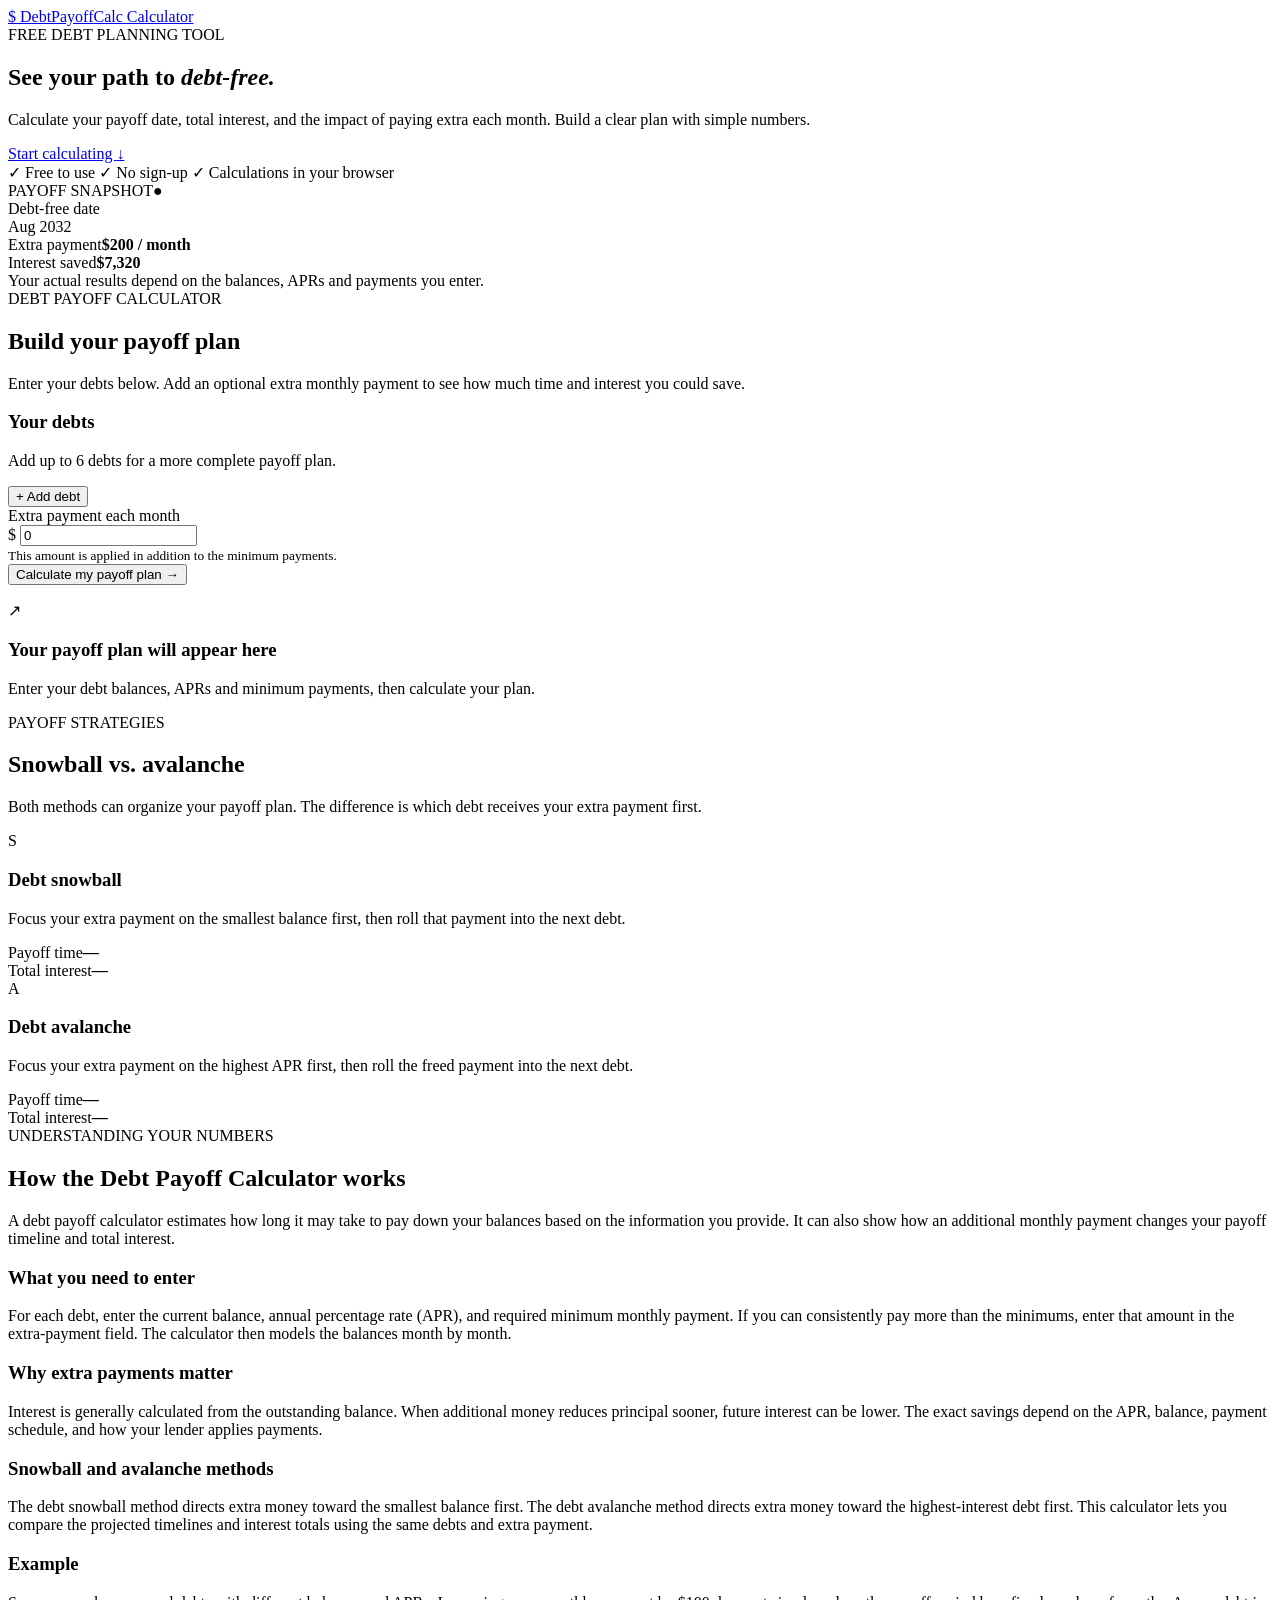
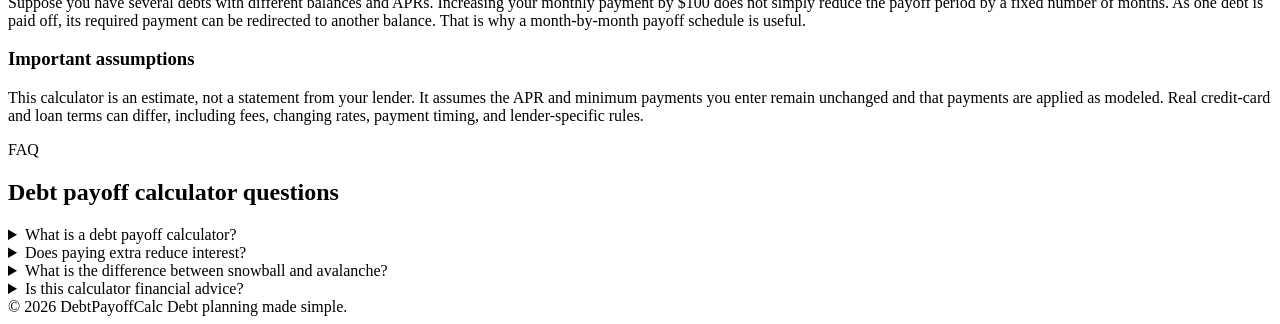
==== index.html @ 72cf6cfa "Build debt payoff calculator index.html" ====
<!doctype html>
<html lang="en">
<head>
  <meta charset="utf-8">
  <meta name="viewport" content="width=device-width, initial-scale=1">
  <title>Debt Payoff Calculator — See When You'll Be Debt-Free</title>
  <meta name="description" content="Use our free debt payoff calculator to estimate your debt-free date, total interest, and savings from extra payments. Compare debt snowball and avalanche strategies.">
  <meta name="robots" content="index,follow">
  <meta name="theme-color" content="#0d3b2e">
  <link rel="canonical" href="/">
  <link rel="preconnect" href="https://fonts.googleapis.com">
  <link rel="preconnect" href="https://fonts.gstatic.com" crossorigin>
  <link href="https://fonts.googleapis.com/css2?family=DM+Sans:wght@400;500;600;700&family=Playfair+Display:wght@600;700&display=swap" rel="stylesheet">
  <link rel="stylesheet" href="style.css">
</head>
<body>
  <header class="site-header">
    <div class="container header-inner">
      <a class="brand" href="/" aria-label="Debt Payoff Calculator home">
        <span class="brand-mark">$</span>
        <span>DebtPayoff<span class="brand-accent">Calc</span></span>
      </a>
      <a class="header-link" href="#calculator">Calculator</a>
    </div>
  </header>

  <main>
    <section class="hero">
      <div class="container hero-grid">
        <div class="hero-copy">
          <span class="eyebrow">FREE DEBT PLANNING TOOL</span>
          <h1>See your path to <em>debt-free.</em></h1>
          <p class="hero-text">Calculate your payoff date, total interest, and the impact of paying extra each month. Build a clear plan with simple numbers.</p>
          <a class="primary-btn" href="#calculator">Start calculating <span>↓</span></a>
          <div class="trust-row">
            <span>✓ Free to use</span>
            <span>✓ No sign-up</span>
            <span>✓ Calculations in your browser</span>
          </div>
        </div>
        <div class="hero-card" aria-label="Example debt payoff summary">
          <div class="hero-card-top"><span>PAYOFF SNAPSHOT</span><span class="status-dot">●</span></div>
          <div class="snapshot-date">Debt-free date</div>
          <div class="snapshot-value">Aug 2032</div>
          <div class="snapshot-line"><span>Extra payment</span><strong>$200 / month</strong></div>
          <div class="snapshot-line"><span>Interest saved</span><strong>$7,320</strong></div>
          <div class="mini-bars" aria-hidden="true"><i></i><i></i><i></i><i></i><i></i><i></i></div>
          <div class="snapshot-foot">Your actual results depend on the balances, APRs and payments you enter.</div>
        </div>
      </div>
    </section>

    <section id="calculator" class="calculator-section">
      <div class="container">
        <div class="section-heading">
          <span class="eyebrow">DEBT PAYOFF CALCULATOR</span>
          <h2>Build your payoff plan</h2>
          <p>Enter your debts below. Add an optional extra monthly payment to see how much time and interest you could save.</p>
        </div>

        <div class="calculator-shell">
          <div class="inputs-panel">
            <div class="panel-title-row">
              <div>
                <h3>Your debts</h3>
                <p>Add up to 6 debts for a more complete payoff plan.</p>
              </div>
              <button id="addDebt" class="secondary-btn" type="button">+ Add debt</button>
            </div>

            <div id="debtList" class="debt-list"></div>

            <div class="extra-payment">
              <label for="extraPayment">Extra payment each month</label>
              <div class="money-input">
                <span>$</span>
                <input id="extraPayment" type="number" min="0" step="25" value="0" inputmode="decimal" aria-describedby="extraHelp">
              </div>
              <small id="extraHelp">This amount is applied in addition to the minimum payments.</small>
            </div>

            <button id="calculate" class="calculate-btn" type="button">Calculate my payoff plan <span>→</span></button>
            <p id="formError" class="form-error" role="alert" aria-live="polite"></p>
          </div>

          <div class="results-panel" id="results" aria-live="polite">
            <div class="results-empty">
              <div class="empty-icon">↗</div>
              <h3>Your payoff plan will appear here</h3>
              <p>Enter your debt balances, APRs and minimum payments, then calculate your plan.</p>
            </div>
          </div>
        </div>

        <div id="comparison" class="comparison hidden">
          <div class="comparison-head">
            <div>
              <span class="eyebrow">PAYOFF STRATEGIES</span>
              <h2>Snowball vs. avalanche</h2>
              <p>Both methods can organize your payoff plan. The difference is which debt receives your extra payment first.</p>
            </div>
          </div>
          <div class="strategy-grid">
            <article class="strategy-card">
              <div class="strategy-icon snowball">S</div>
              <h3>Debt snowball</h3>
              <p>Focus your extra payment on the smallest balance first, then roll that payment into the next debt.</p>
              <div class="strategy-stat"><span>Payoff time</span><strong id="snowballMonths">—</strong></div>
              <div class="strategy-stat"><span>Total interest</span><strong id="snowballInterest">—</strong></div>
            </article>
            <article class="strategy-card featured">
              <div class="strategy-icon avalanche">A</div>
              <h3>Debt avalanche</h3>
              <p>Focus your extra payment on the highest APR first, then roll the freed payment into the next debt.</p>
              <div class="strategy-stat"><span>Payoff time</span><strong id="avalancheMonths">—</strong></div>
              <div class="strategy-stat"><span>Total interest</span><strong id="avalancheInterest">—</strong></div>
            </article>
          </div>
          <div class="comparison-note" id="comparisonNote"></div>
        </div>
      </div>
    </section>

    <section class="seo-section">
      <div class="container content-narrow">
        <span class="eyebrow">UNDERSTANDING YOUR NUMBERS</span>
        <h2>How the Debt Payoff Calculator works</h2>
        <p>A debt payoff calculator estimates how long it may take to pay down your balances based on the information you provide. It can also show how an additional monthly payment changes your payoff timeline and total interest.</p>

        <h3>What you need to enter</h3>
        <p>For each debt, enter the current balance, annual percentage rate (APR), and required minimum monthly payment. If you can consistently pay more than the minimums, enter that amount in the extra-payment field. The calculator then models the balances month by month.</p>

        <h3>Why extra payments matter</h3>
        <p>Interest is generally calculated from the outstanding balance. When additional money reduces principal sooner, future interest can be lower. The exact savings depend on the APR, balance, payment schedule, and how your lender applies payments.</p>

        <h3>Snowball and avalanche methods</h3>
        <p>The debt snowball method directs extra money toward the smallest balance first. The debt avalanche method directs extra money toward the highest-interest debt first. This calculator lets you compare the projected timelines and interest totals using the same debts and extra payment.</p>

        <h3>Example</h3>
        <p>Suppose you have several debts with different balances and APRs. Increasing your monthly payment by $100 does not simply reduce the payoff period by a fixed number of months. As one debt is paid off, its required payment can be redirected to another balance. That is why a month-by-month payoff schedule is useful.</p>

        <h3>Important assumptions</h3>
        <p>This calculator is an estimate, not a statement from your lender. It assumes the APR and minimum payments you enter remain unchanged and that payments are applied as modeled. Real credit-card and loan terms can differ, including fees, changing rates, payment timing, and lender-specific rules.</p>
      </div>
    </section>

    <section class="faq-section">
      <div class="container content-narrow">
        <span class="eyebrow">FAQ</span>
        <h2>Debt payoff calculator questions</h2>
        <details>
          <summary>What is a debt payoff calculator?</summary>
          <p>It is a planning tool that estimates the time and interest required to repay debt using a balance, APR, and payment amount. It can also model additional payments.</p>
        </details>
        <details>
          <summary>Does paying extra reduce interest?</summary>
          <p>Paying principal earlier can reduce the balance on which future interest is calculated. The amount saved depends on the debt terms and how the lender applies payments.</p>
        </details>
        <details>
          <summary>What is the difference between snowball and avalanche?</summary>
          <p>Snowball prioritizes the smallest balance. Avalanche prioritizes the highest APR. The calculator compares the projected results using your own numbers.</p>
        </details>
        <details>
          <summary>Is this calculator financial advice?</summary>
          <p>No. It is an educational planning tool. Your lender's terms and your personal financial circumstances should be considered before making financial decisions.</p>
        </details>
      </div>
    </section>
  </main>

  <footer class="site-footer">
    <div class="container footer-inner">
      <span>© 2026 DebtPayoffCalc</span>
      <span>Debt planning made simple.</span>
    </div>
  </footer>

  <script src="script.js"></script>
</body>
</html>
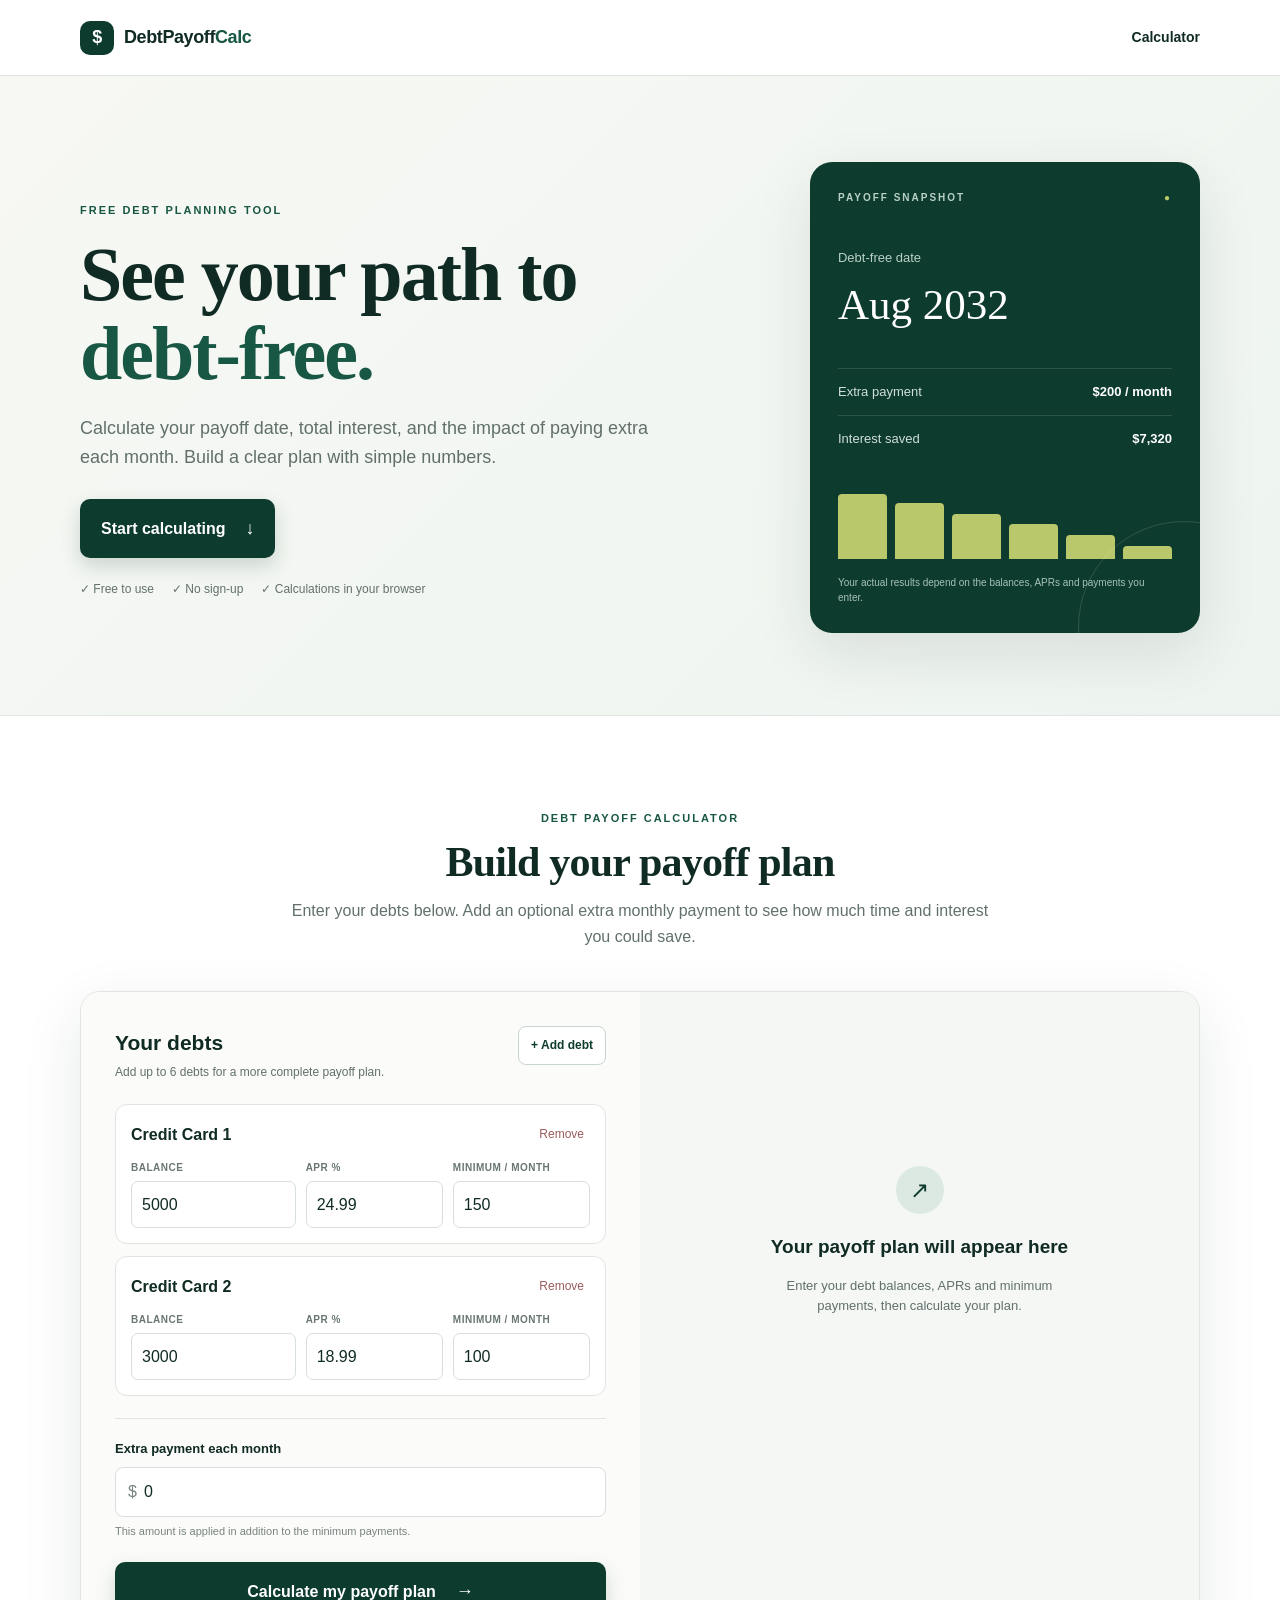
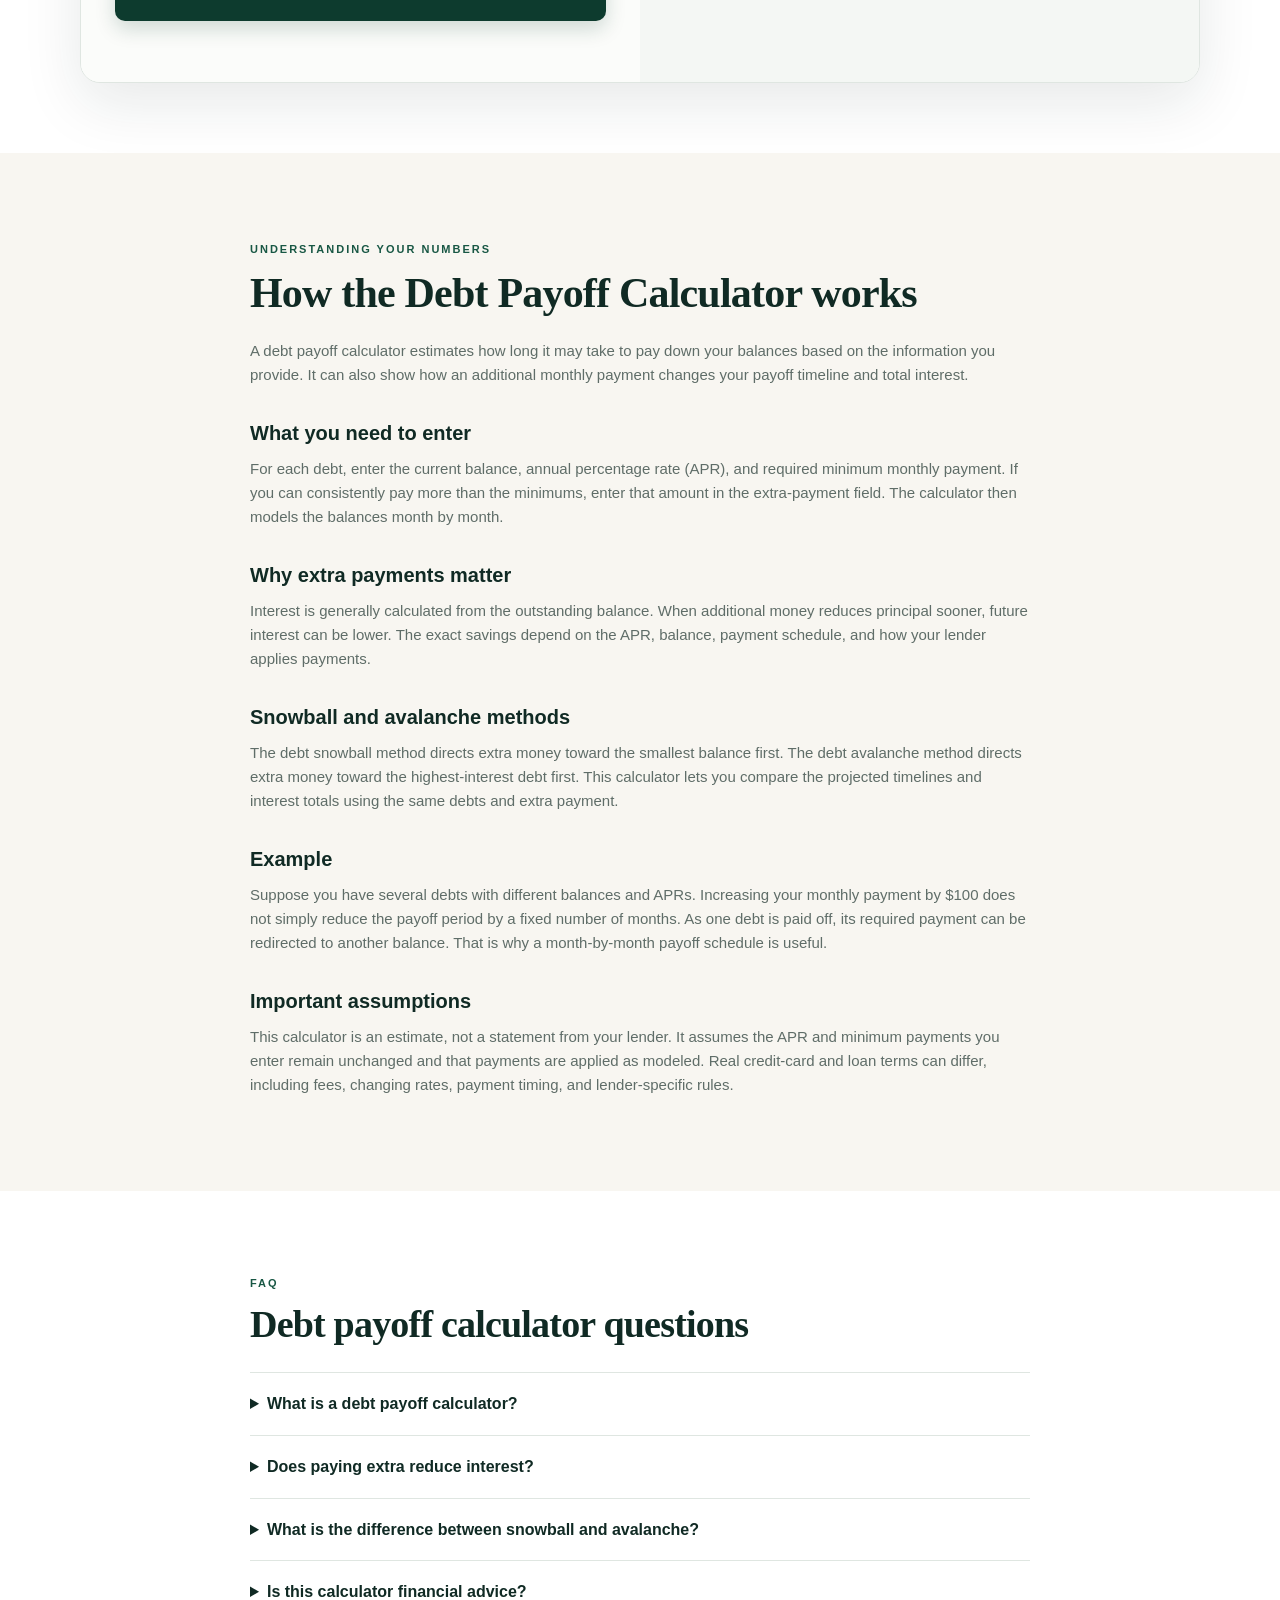
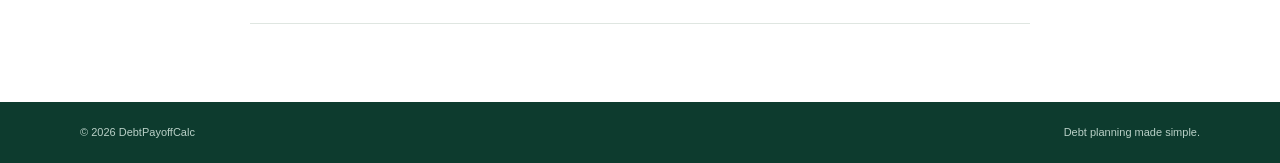
==== commit d37f6092: "Finalize technical SEO metadata" ====
--- a/index.html
+++ b/index.html
@@ -4,10 +4,32 @@
   <meta charset="utf-8">
   <meta name="viewport" content="width=device-width, initial-scale=1">
   <title>Debt Payoff Calculator — See When You'll Be Debt-Free</title>
-  <meta name="description" content="Use our free debt payoff calculator to estimate your debt-free date, total interest, and savings from extra payments. Compare debt snowball and avalanche strategies.">
+  <meta name="description" content="Free debt payoff calculator for estimating your debt-free date, total interest, and payoff timeline. Compare debt snowball and avalanche strategies with extra monthly payments.">
   <meta name="robots" content="index,follow">
   <meta name="theme-color" content="#0d3b2e">
-  <link rel="canonical" href="/">
+  <link rel="canonical" href="./">
+  <meta property="og:type" content="website">
+  <meta property="og:title" content="Debt Payoff Calculator — See When You'll Be Debt-Free">
+  <meta property="og:description" content="Estimate your debt-free date, total interest, and payoff timeline. Compare snowball and avalanche strategies.">
+  <meta property="og:site_name" content="DebtPayoffCalc">
+  <meta name="twitter:card" content="summary">
+  <meta name="twitter:title" content="Debt Payoff Calculator — See When You'll Be Debt-Free">
+  <meta name="twitter:description" content="Estimate your debt-free date, total interest, and payoff timeline with a free debt payoff calculator.">
+  <script type="application/ld+json">
+  {
+    "@context": "https://schema.org",
+    "@type": "WebApplication",
+    "name": "Debt Payoff Calculator",
+    "applicationCategory": "FinanceApplication",
+    "operatingSystem": "Web",
+    "description": "Free debt payoff calculator for estimating debt-free dates, total interest, and payoff timelines.",
+    "offers": {
+      "@type": "Offer",
+      "price": "0",
+      "priceCurrency": "USD"
+    }
+  }
+  </script>
   <link rel="preconnect" href="https://fonts.googleapis.com">
   <link rel="preconnect" href="https://fonts.gstatic.com" crossorigin>
   <link href="https://fonts.googleapis.com/css2?family=DM+Sans:wght@400;500;600;700&family=Playfair+Display:wght@600;700&display=swap" rel="stylesheet">
--- a/style.css
+++ b/style.css
@@ -0,0 +1,118 @@
+:root{
+  --ink:#102a24;
+  --muted:#61706b;
+  --green:#0d3b2e;
+  --green-2:#185744;
+  --mint:#eaf2ed;
+  --cream:#f8f6f1;
+  --gold:#caa65a;
+  --line:#dfe6e1;
+  --white:#fff;
+  --shadow:0 20px 60px rgba(16,42,36,.10);
+}
+*{box-sizing:border-box}
+html{scroll-behavior:smooth}
+body{margin:0;color:var(--ink);background:#fff;font-family:"DM Sans",Arial,sans-serif;line-height:1.6}
+button,input{font:inherit}
+button{cursor:pointer}
+.container{width:min(1120px,calc(100% - 40px));margin:auto}
+.site-header{height:76px;border-bottom:1px solid var(--line);background:rgba(255,255,255,.96);position:sticky;top:0;z-index:20}
+.header-inner{height:100%;display:flex;align-items:center;justify-content:space-between}
+.brand{display:flex;align-items:center;gap:10px;color:var(--ink);text-decoration:none;font-weight:700;letter-spacing:-.4px;font-size:18px}
+.brand-mark{display:grid;place-items:center;width:34px;height:34px;border-radius:10px;background:var(--green);color:#fff;font-weight:700}
+.brand-accent{color:var(--green-2)}
+.header-link{color:var(--ink);text-decoration:none;font-size:14px;font-weight:600}
+.hero{background:linear-gradient(135deg,#f7f8f4 0%,#edf4ef 100%);padding:86px 0 82px;border-bottom:1px solid var(--line)}
+.hero-grid{display:grid;grid-template-columns:1.05fr .75fr;gap:80px;align-items:center}
+.eyebrow{display:inline-block;color:var(--green-2);font-size:11px;font-weight:700;letter-spacing:2px}
+.hero h1{font-family:"Playfair Display",Georgia,serif;font-size:clamp(48px,6vw,76px);line-height:1.03;letter-spacing:-2px;margin:14px 0 22px;max-width:700px}
+.hero h1 em{color:var(--green-2);font-style:normal}
+.hero-text{font-size:18px;color:var(--muted);max-width:650px;margin:0 0 28px}
+.primary-btn,.calculate-btn{display:inline-flex;align-items:center;justify-content:center;gap:20px;border:0;background:var(--green);color:#fff;text-decoration:none;border-radius:10px;padding:15px 21px;font-weight:700;box-shadow:0 8px 20px rgba(13,59,46,.18)}
+.primary-btn:hover,.calculate-btn:hover{background:#092e24}
+.primary-btn span,.calculate-btn span{font-size:18px}
+.trust-row{display:flex;gap:18px;flex-wrap:wrap;color:#62716c;font-size:12px;margin-top:22px}
+.hero-card{background:var(--green);color:#fff;border-radius:22px;padding:28px;box-shadow:var(--shadow);max-width:390px;justify-self:end;width:100%;position:relative;overflow:hidden}
+.hero-card:after{content:"";position:absolute;width:210px;height:210px;border-radius:50%;right:-90px;bottom:-100px;border:1px solid rgba(255,255,255,.14)}
+.hero-card-top{display:flex;justify-content:space-between;font-size:10px;letter-spacing:2px;color:#b9d0c7;font-weight:700}
+.status-dot{color:#b9c86b}
+.snapshot-date{margin-top:42px;color:#b9d0c7;font-size:13px}
+.snapshot-value{font-family:"Playfair Display",Georgia,serif;font-size:43px;margin:2px 0 28px}
+.snapshot-line{display:flex;justify-content:space-between;padding:13px 0;border-top:1px solid rgba(255,255,255,.13);font-size:13px;color:#d1ded9}
+.snapshot-line strong{color:#fff}
+.mini-bars{height:72px;display:flex;align-items:end;gap:8px;margin-top:24px}
+.mini-bars i{display:block;width:18%;background:#b9c86b;border-radius:4px 4px 0 0}
+.mini-bars i:nth-child(1){height:90%}.mini-bars i:nth-child(2){height:78%}.mini-bars i:nth-child(3){height:63%}.mini-bars i:nth-child(4){height:49%}.mini-bars i:nth-child(5){height:34%}.mini-bars i:nth-child(6){height:19%}
+.snapshot-foot{font-size:10px;line-height:1.5;color:#a9c2b9;margin-top:16px}
+.calculator-section{padding:88px 0 70px}
+.section-heading{text-align:center;max-width:720px;margin:0 auto 42px}
+.section-heading h2,.content-narrow h2,.comparison h2{font-family:"Playfair Display",Georgia,serif;font-size:42px;line-height:1.15;margin:8px 0 12px;letter-spacing:-.8px}
+.section-heading p,.comparison-head p{color:var(--muted);margin:0}
+.calculator-shell{display:grid;grid-template-columns:1fr 1fr;background:#fff;border:1px solid var(--line);border-radius:20px;box-shadow:var(--shadow);overflow:hidden}
+.inputs-panel{padding:34px;background:#fbfcfa}
+.results-panel{padding:34px;background:#f4f7f4;min-height:560px}
+.panel-title-row{display:flex;justify-content:space-between;gap:18px;align-items:flex-start;margin-bottom:22px}
+.panel-title-row h3,.results-panel h3{margin:0;font-size:21px}
+.panel-title-row p{color:var(--muted);font-size:12px;margin:3px 0 0}
+.secondary-btn{border:1px solid #c9d6d0;background:#fff;color:var(--green);border-radius:8px;padding:9px 12px;font-weight:700;font-size:12px;white-space:nowrap}
+.debt-list{display:grid;gap:12px}
+.debt-card{background:#fff;border:1px solid var(--line);border-radius:12px;padding:15px}
+.debt-card-head{display:flex;align-items:center;justify-content:space-between;margin-bottom:10px}
+.debt-name{border:0;outline:0;font-weight:700;color:var(--ink);width:70%;padding:2px 0;background:transparent}
+.remove-debt{border:0;background:none;color:#9b5b5b;font-size:12px}
+.field-grid{display:grid;grid-template-columns:1.2fr 1fr 1fr;gap:10px}
+.field label{display:block;font-size:10px;font-weight:700;color:#697671;margin-bottom:5px;text-transform:uppercase;letter-spacing:.5px}
+.field input{width:100%;border:1px solid #d7e0dc;background:#fff;border-radius:7px;padding:10px;color:var(--ink);outline:none}
+.field input:focus,.money-input:focus-within{border-color:var(--green-2);box-shadow:0 0 0 3px rgba(24,87,68,.08)}
+.extra-payment{border-top:1px solid var(--line);margin-top:22px;padding-top:20px}
+.extra-payment label{display:block;font-size:13px;font-weight:700;margin-bottom:7px}
+.money-input{display:flex;align-items:center;border:1px solid #d7e0dc;background:#fff;border-radius:8px;padding:0 12px}
+.money-input span{color:#75827d}
+.money-input input{border:0;outline:0;width:100%;padding:11px 7px;background:transparent;color:var(--ink)}
+.extra-payment small{display:block;color:#78837f;font-size:11px;margin-top:6px}
+.calculate-btn{width:100%;margin-top:22px}
+.form-error{color:#a04747;font-size:12px;min-height:18px;margin:9px 0 0}
+.results-empty{text-align:center;max-width:300px;margin:140px auto 0;color:var(--muted)}
+.empty-icon{width:48px;height:48px;border-radius:50%;display:grid;place-items:center;margin:0 auto 18px;background:#dce9e2;color:var(--green);font-size:23px}
+.results-empty h3{color:var(--ink);font-size:19px}
+.results-empty p{font-size:13px}
+.result-hero{background:var(--green);color:#fff;border-radius:14px;padding:22px;margin-bottom:14px}
+.result-hero .label{color:#b9d0c7;text-transform:uppercase;letter-spacing:1.5px;font-size:10px;font-weight:700}
+.result-date{font-family:"Playfair Display",Georgia,serif;font-size:34px;margin:3px 0 16px}
+.result-grid{display:grid;grid-template-columns:1fr 1fr;gap:10px}
+.result-stat{background:#fff;border:1px solid var(--line);border-radius:10px;padding:15px}
+.result-stat span{display:block;color:#73807b;font-size:10px;text-transform:uppercase;letter-spacing:.5px;font-weight:700}
+.result-stat strong{display:block;font-size:20px;margin-top:4px}
+.result-subtitle{font-size:12px;color:#6b7773;margin:16px 0 8px;font-weight:700}
+.chart{height:130px;background:#fff;border:1px solid var(--line);border-radius:10px;padding:12px;display:flex;align-items:end;gap:4px;overflow:hidden}
+.chart-bar{flex:1;background:#8eaf9e;min-width:3px;border-radius:3px 3px 0 0}
+.schedule-wrap{margin-top:14px;background:#fff;border:1px solid var(--line);border-radius:10px;overflow:auto;max-height:220px}
+.schedule{width:100%;border-collapse:collapse;font-size:10px}
+.schedule th,.schedule td{padding:8px 9px;text-align:right;border-bottom:1px solid #edf0ee;white-space:nowrap}
+.schedule th{position:sticky;top:0;background:#f7f9f7;color:#66736e;font-size:9px;text-transform:uppercase}
+.schedule th:first-child,.schedule td:first-child{text-align:left}
+.comparison{padding:22px 0 20px}
+.hidden{display:none}
+.strategy-grid{display:grid;grid-template-columns:1fr 1fr;gap:18px;margin-top:22px}
+.strategy-card{border:1px solid var(--line);border-radius:14px;padding:24px;background:#fff}
+.strategy-card.featured{border-color:#a9c3b5;background:#f4f8f5}
+.strategy-icon{width:38px;height:38px;border-radius:50%;display:grid;place-items:center;font-weight:800;margin-bottom:12px}
+.snowball{background:#edf0f7;color:#385a88}.avalanche{background:#e5f0e9;color:var(--green)}
+.strategy-card h3{margin:0 0 5px}.strategy-card p{font-size:12px;color:var(--muted);margin:0 0 18px}
+.strategy-stat{display:flex;justify-content:space-between;border-top:1px solid var(--line);padding-top:10px;margin-top:10px;font-size:12px}.strategy-stat strong{font-size:14px}
+.comparison-note{margin-top:14px;background:#f7f3e8;border:1px solid #e8ddbd;border-radius:10px;padding:12px 15px;color:#5e553d;font-size:12px}
+.seo-section{background:var(--cream);padding:82px 0}
+.content-narrow{max-width:780px}
+.content-narrow h2{margin-bottom:22px}
+.content-narrow h3{font-size:20px;margin:30px 0 8px}
+.content-narrow p{color:#5f6d68;font-size:15px;margin:0 0 12px}
+.faq-section{padding:78px 0}
+.faq-section h2{font-family:"Playfair Display",Georgia,serif;font-size:38px;margin:8px 0 26px}
+details{border-top:1px solid var(--line);padding:18px 0}
+details:last-child{border-bottom:1px solid var(--line)}
+summary{cursor:pointer;font-weight:700}
+details p{color:var(--muted);font-size:14px;margin:10px 0 0;max-width:700px}
+.site-footer{background:var(--green);color:#b9d0c7;padding:22px 0;font-size:11px}
+.footer-inner{display:flex;justify-content:space-between;gap:20px}
+@media(max-width:900px){.hero-grid{grid-template-columns:1fr;gap:45px}.hero-card{justify-self:start}.calculator-shell{grid-template-columns:1fr}.results-panel{min-height:400px}.results-empty{margin:80px auto 0}}
+@media(max-width:620px){.container{width:min(100% - 24px,1120px)}.site-header{height:66px}.header-link{display:none}.hero{padding:60px 0}.hero h1{font-size:48px;letter-spacing:-1.5px}.hero-text{font-size:16px}.trust-row{gap:9px;flex-direction:column}.calculator-section,.seo-section,.faq-section{padding:58px 0}.section-heading h2,.content-narrow h2,.comparison h2,.faq-section h2{font-size:34px}.inputs-panel,.results-panel{padding:20px}.panel-title-row{align-items:center}.field-grid{grid-template-columns:1fr}.strategy-grid{grid-template-columns:1fr}.result-date{font-size:28px}.footer-inner{flex-direction:column}.brand{font-size:16px}}
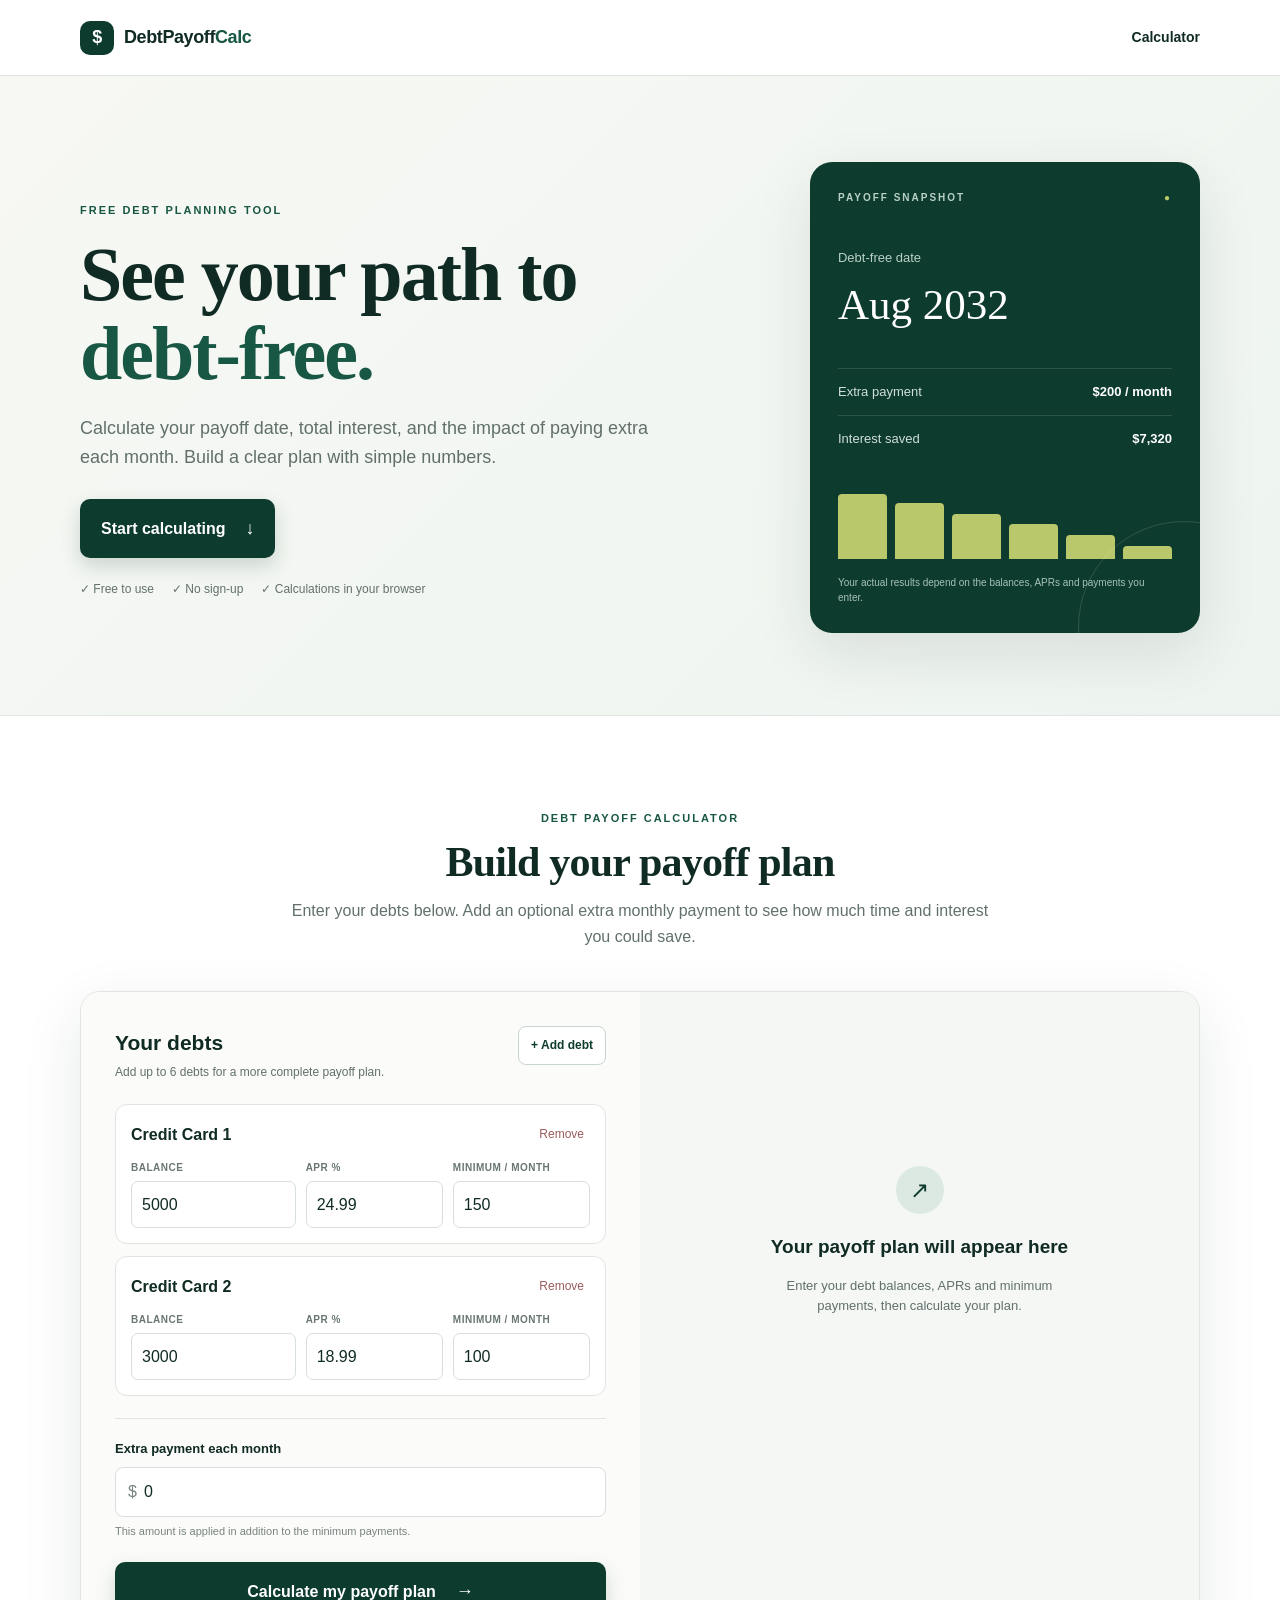
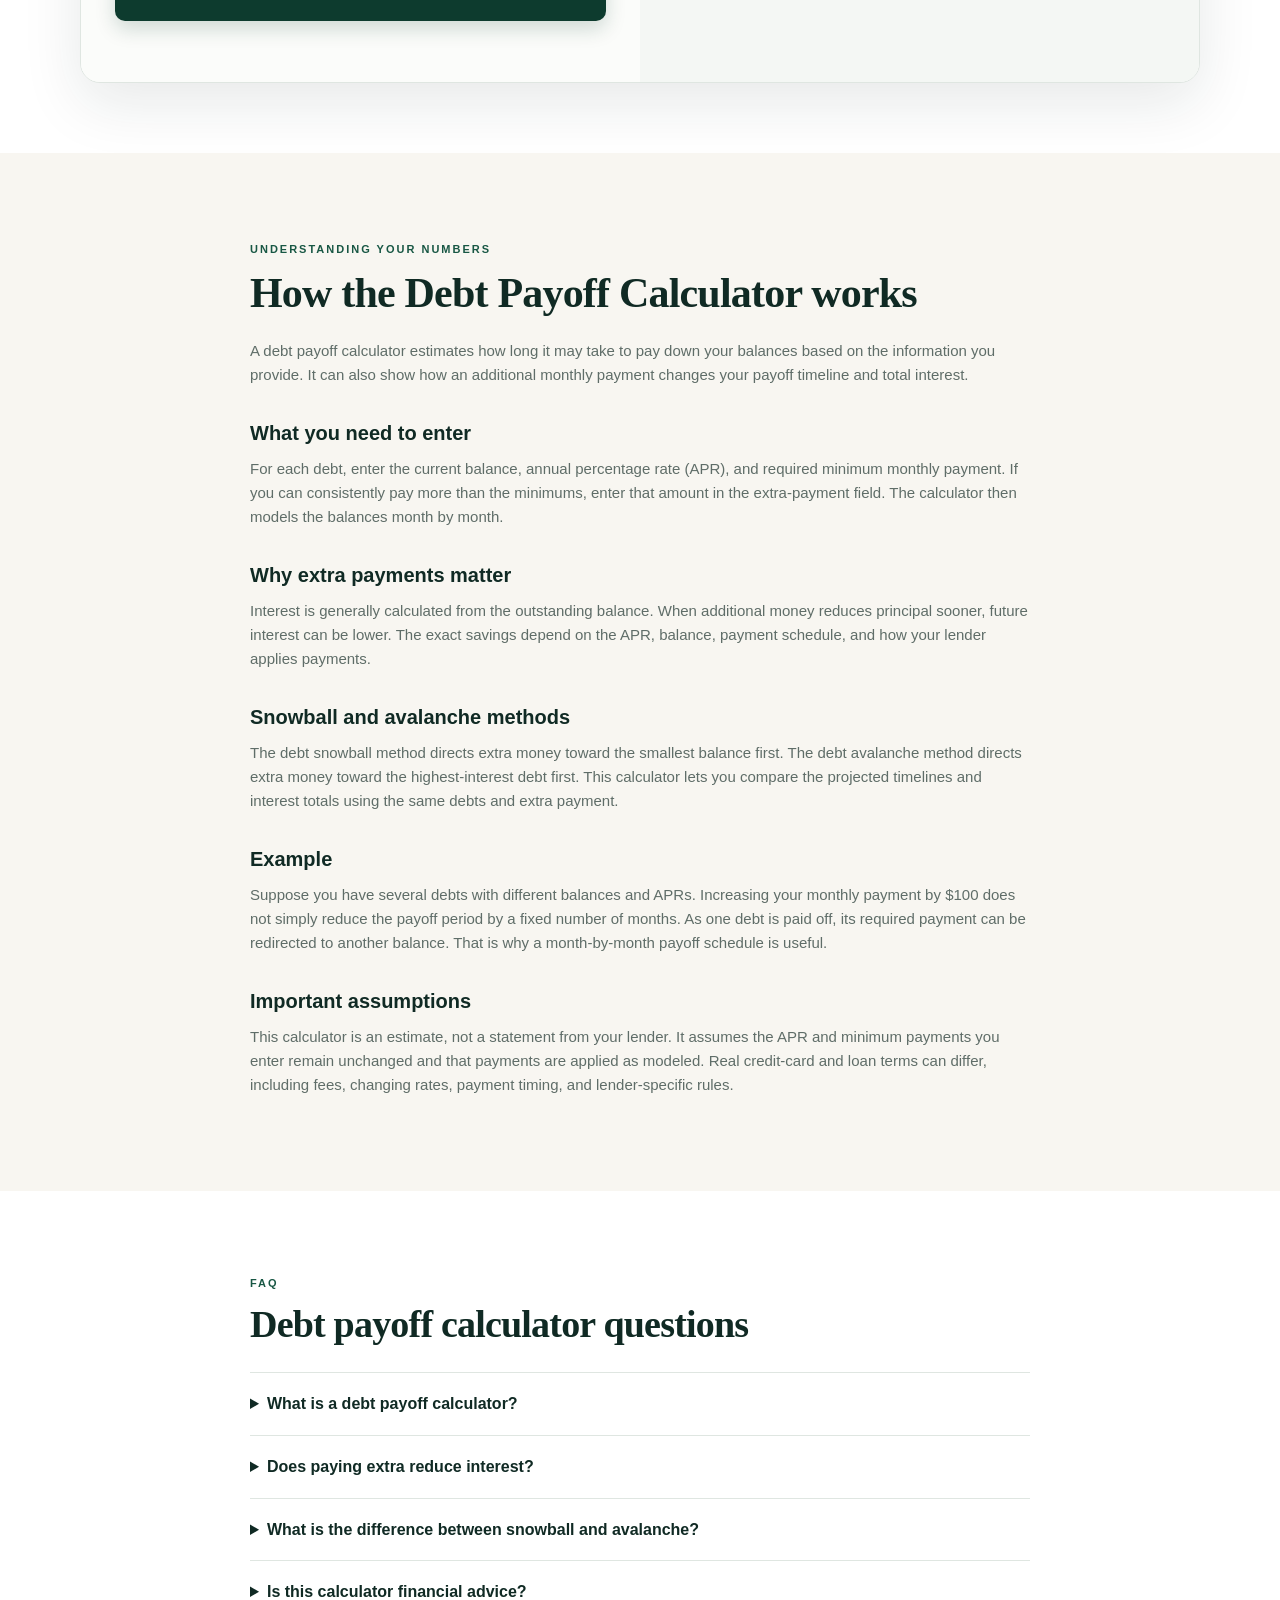
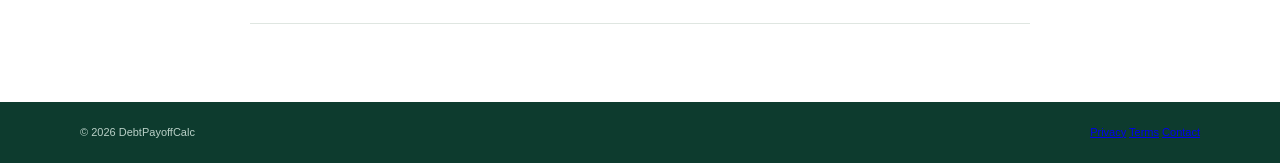
==== commit 9d89190d: "Add legal page links to footer" ====
--- a/index.html
+++ b/index.html
@@ -193,7 +193,11 @@
   <footer class="site-footer">
     <div class="container footer-inner">
       <span>© 2026 DebtPayoffCalc</span>
-      <span>Debt planning made simple.</span>
+      <nav aria-label="Footer">
+        <a href="privacy.html">Privacy</a>
+        <a href="terms.html">Terms</a>
+        <a href="contact.html">Contact</a>
+      </nav>
     </div>
   </footer>
 
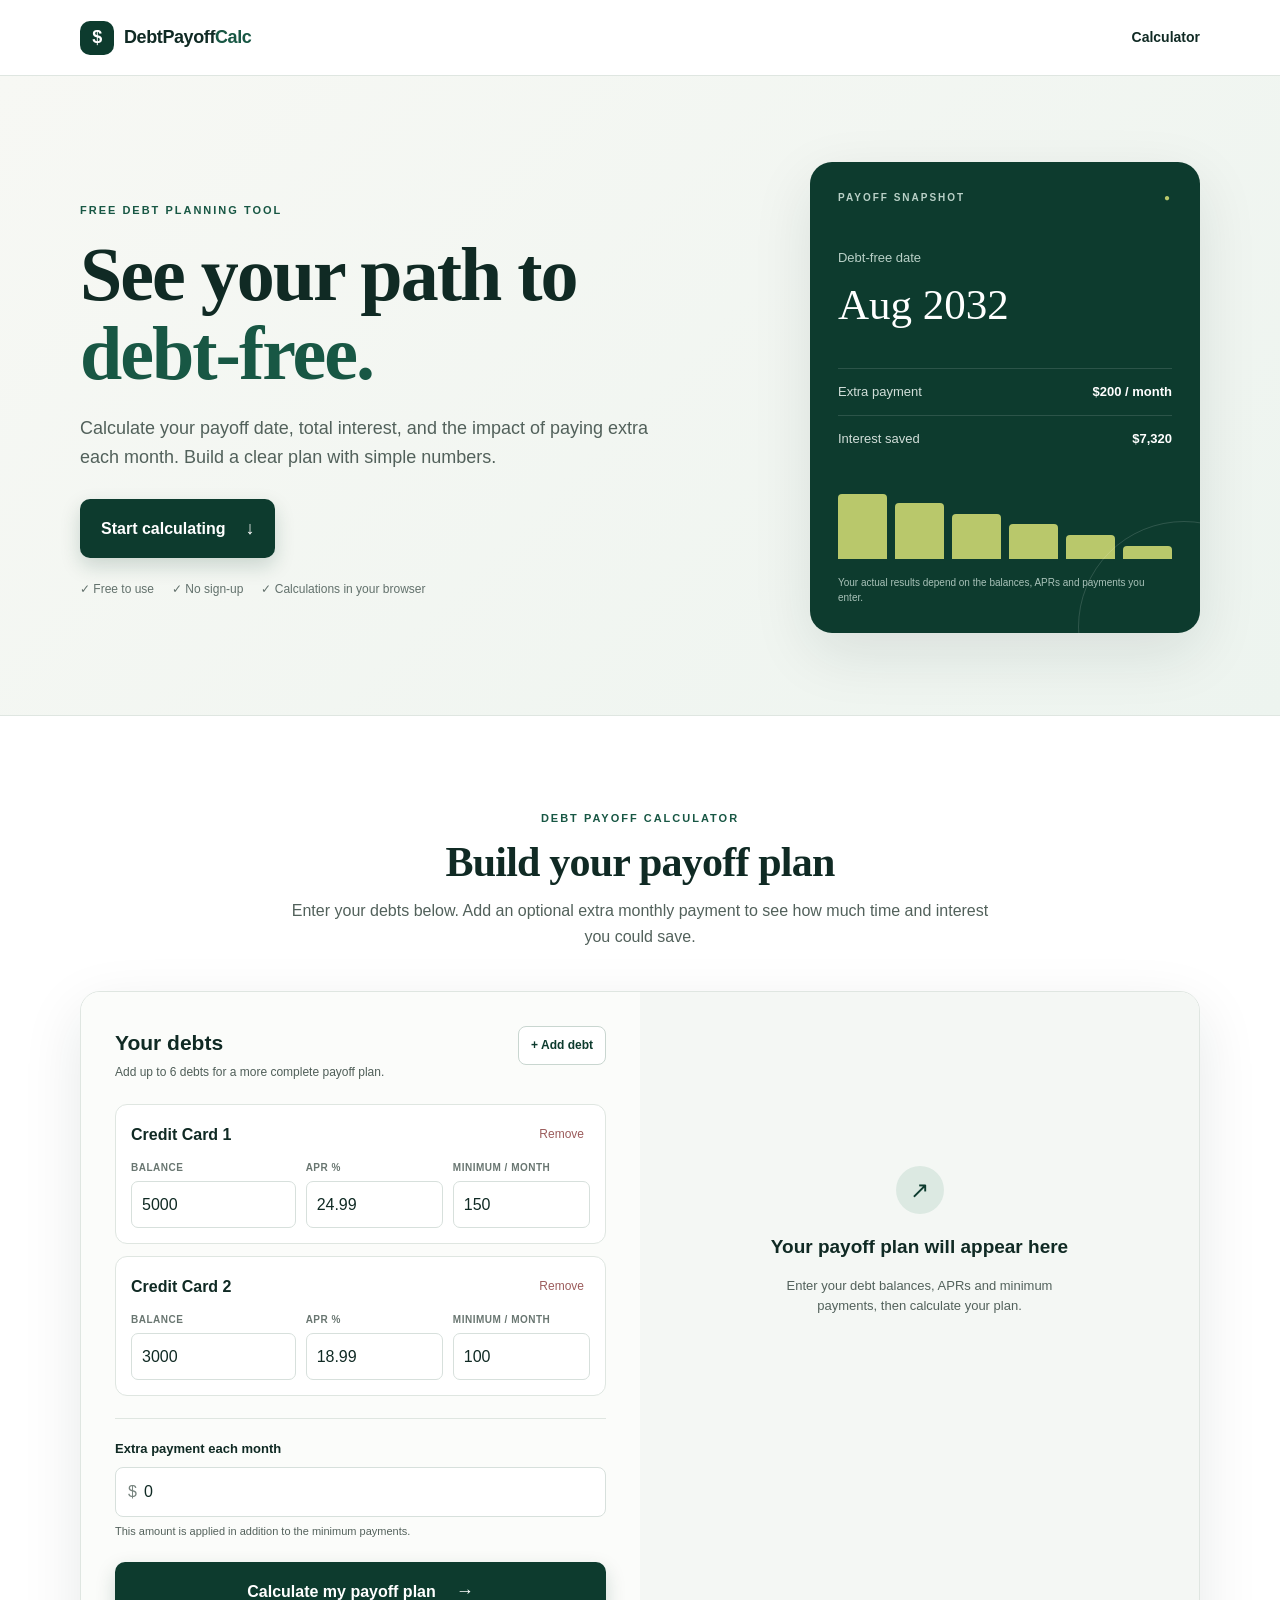
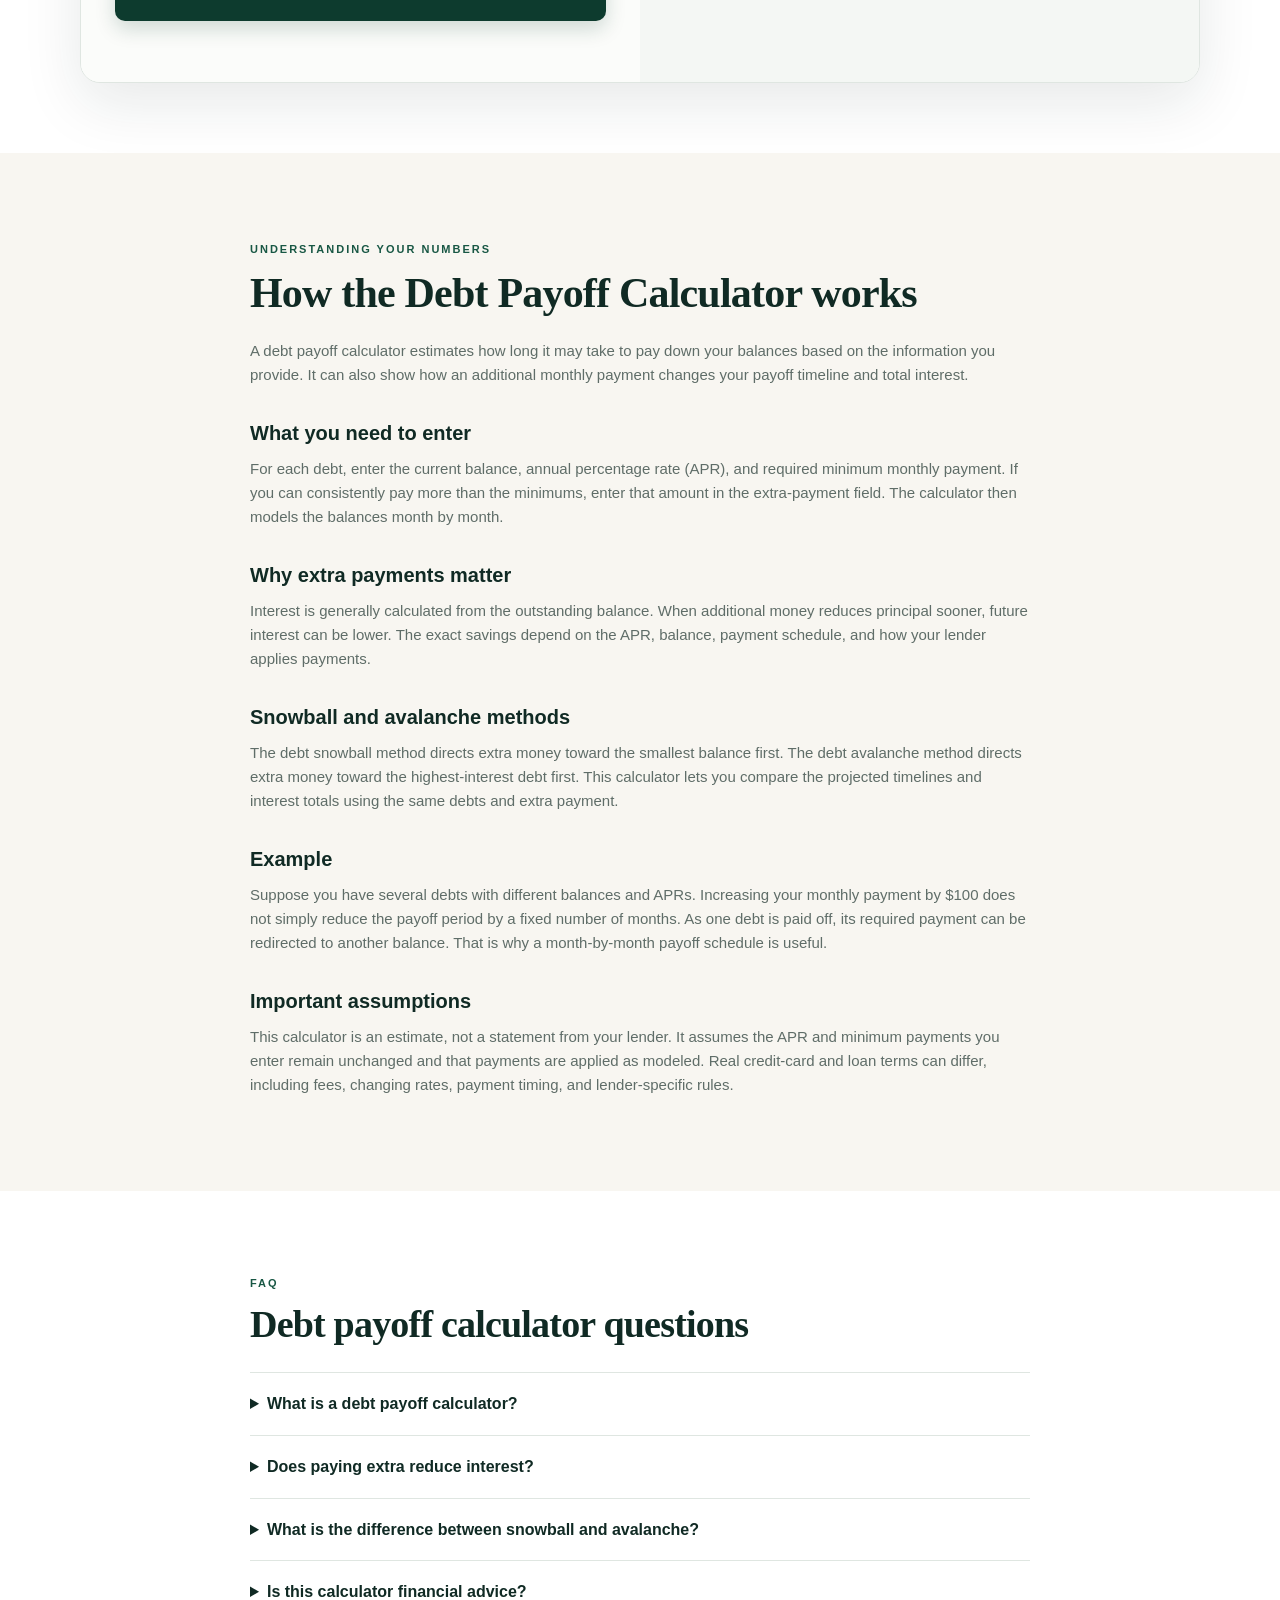
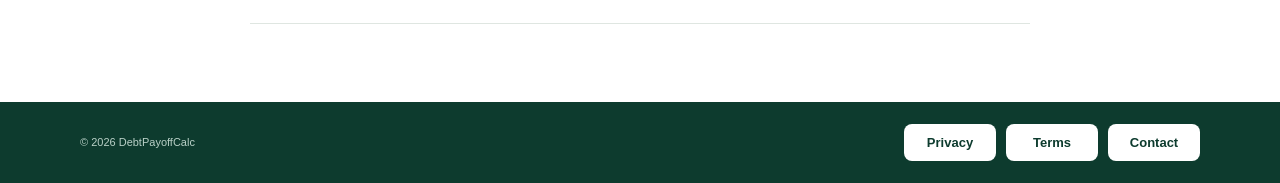
==== commit 133126fe: "Improve canonical URL and remove external font loading" ====
--- a/index.html
+++ b/index.html
@@ -7,7 +7,7 @@
   <meta name="description" content="Free debt payoff calculator for estimating your debt-free date, total interest, and payoff timeline. Compare debt snowball and avalanche strategies with extra monthly payments.">
   <meta name="robots" content="index,follow">
   <meta name="theme-color" content="#0d3b2e">
-  <link rel="canonical" href="./">
+  <link rel="canonical" href="https://nur0012786-bit.github.io/debt-payoff-calculator/">
   <meta property="og:type" content="website">
   <meta property="og:title" content="Debt Payoff Calculator — See When You'll Be Debt-Free">
   <meta property="og:description" content="Estimate your debt-free date, total interest, and payoff timeline. Compare snowball and avalanche strategies.">
@@ -30,9 +30,6 @@
     }
   }
   </script>
-  <link rel="preconnect" href="https://fonts.googleapis.com">
-  <link rel="preconnect" href="https://fonts.gstatic.com" crossorigin>
-  <link href="https://fonts.googleapis.com/css2?family=DM+Sans:wght@400;500;600;700&family=Playfair+Display:wght@600;700&display=swap" rel="stylesheet">
   <link rel="stylesheet" href="style.css">
 </head>
 <body>
--- a/style.css
+++ b/style.css
@@ -1,6 +1,6 @@
 :root{
   --ink:#102a24;
-  --muted:#61706b;
+  --muted:#52615b;
   --green:#0d3b2e;
   --green-2:#185744;
   --mint:#eaf2ed;
@@ -53,7 +53,7 @@
 .results-panel{padding:34px;background:#f4f7f4;min-height:560px}
 .panel-title-row{display:flex;justify-content:space-between;gap:18px;align-items:flex-start;margin-bottom:22px}
 .panel-title-row h3,.results-panel h3{margin:0;font-size:21px}
-.panel-title-row p{color:var(--muted);font-size:12px;margin:3px 0 0}
+.panel-title-row p{color:#4f5e58;font-size:12px;margin:3px 0 0}
 .secondary-btn{border:1px solid #c9d6d0;background:#fff;color:var(--green);border-radius:8px;padding:9px 12px;font-weight:700;font-size:12px;white-space:nowrap}
 .debt-list{display:grid;gap:12px}
 .debt-card{background:#fff;border:1px solid var(--line);border-radius:12px;padding:15px}
@@ -69,7 +69,7 @@
 .money-input{display:flex;align-items:center;border:1px solid #d7e0dc;background:#fff;border-radius:8px;padding:0 12px}
 .money-input span{color:#75827d}
 .money-input input{border:0;outline:0;width:100%;padding:11px 7px;background:transparent;color:var(--ink)}
-.extra-payment small{display:block;color:#78837f;font-size:11px;margin-top:6px}
+.extra-payment small{display:block;color:#53615b;font-size:11px;margin-top:6px}
 .calculate-btn{width:100%;margin-top:22px}
 .form-error{color:#a04747;font-size:12px;min-height:18px;margin:9px 0 0}
 .results-empty{text-align:center;max-width:300px;margin:140px auto 0;color:var(--muted)}
@@ -113,6 +113,10 @@
 summary{cursor:pointer;font-weight:700}
 details p{color:var(--muted);font-size:14px;margin:10px 0 0;max-width:700px}
 .site-footer{background:var(--green);color:#b9d0c7;padding:22px 0;font-size:11px}
-.footer-inner{display:flex;justify-content:space-between;gap:20px}
+.footer-inner{display:flex;justify-content:space-between;align-items:center;gap:20px}
+.footer-inner nav{display:flex;align-items:center;gap:10px;flex-wrap:wrap}
+.footer-inner nav a{display:inline-flex;align-items:center;justify-content:center;min-width:92px;padding:10px 18px;border:1px solid rgba(255,255,255,.7);border-radius:8px;background:#fff;color:var(--green);text-decoration:none;font-size:13px;font-weight:700;line-height:1.2}
+.footer-inner nav a:hover{background:#eaf2ed;border-color:#fff;color:#092e24}
+.footer-inner nav a:focus-visible{outline:3px solid #caa65a;outline-offset:2px}
 @media(max-width:900px){.hero-grid{grid-template-columns:1fr;gap:45px}.hero-card{justify-self:start}.calculator-shell{grid-template-columns:1fr}.results-panel{min-height:400px}.results-empty{margin:80px auto 0}}
-@media(max-width:620px){.container{width:min(100% - 24px,1120px)}.site-header{height:66px}.header-link{display:none}.hero{padding:60px 0}.hero h1{font-size:48px;letter-spacing:-1.5px}.hero-text{font-size:16px}.trust-row{gap:9px;flex-direction:column}.calculator-section,.seo-section,.faq-section{padding:58px 0}.section-heading h2,.content-narrow h2,.comparison h2,.faq-section h2{font-size:34px}.inputs-panel,.results-panel{padding:20px}.panel-title-row{align-items:center}.field-grid{grid-template-columns:1fr}.strategy-grid{grid-template-columns:1fr}.result-date{font-size:28px}.footer-inner{flex-direction:column}.brand{font-size:16px}}
+@media(max-width:620px){.container{width:min(100% - 24px,1120px)}.site-header{height:66px}.header-link{display:none}.hero{padding:60px 0}.hero h1{font-size:48px;letter-spacing:-1.5px}.hero-text{font-size:16px}.trust-row{gap:9px;flex-direction:column}.calculator-section,.seo-section,.faq-section{padding:58px 0}.section-heading h2,.content-narrow h2,.comparison h2,.faq-section h2{font-size:34px}.inputs-panel,.results-panel{padding:20px}.panel-title-row{align-items:center}.field-grid{grid-template-columns:1fr}.strategy-grid{grid-template-columns:1fr}.result-date{font-size:28px}.footer-inner{flex-direction:column;align-items:stretch}.footer-inner nav{justify-content:center}.footer-inner nav a{flex:1;min-width:0}.brand{font-size:16px}}
